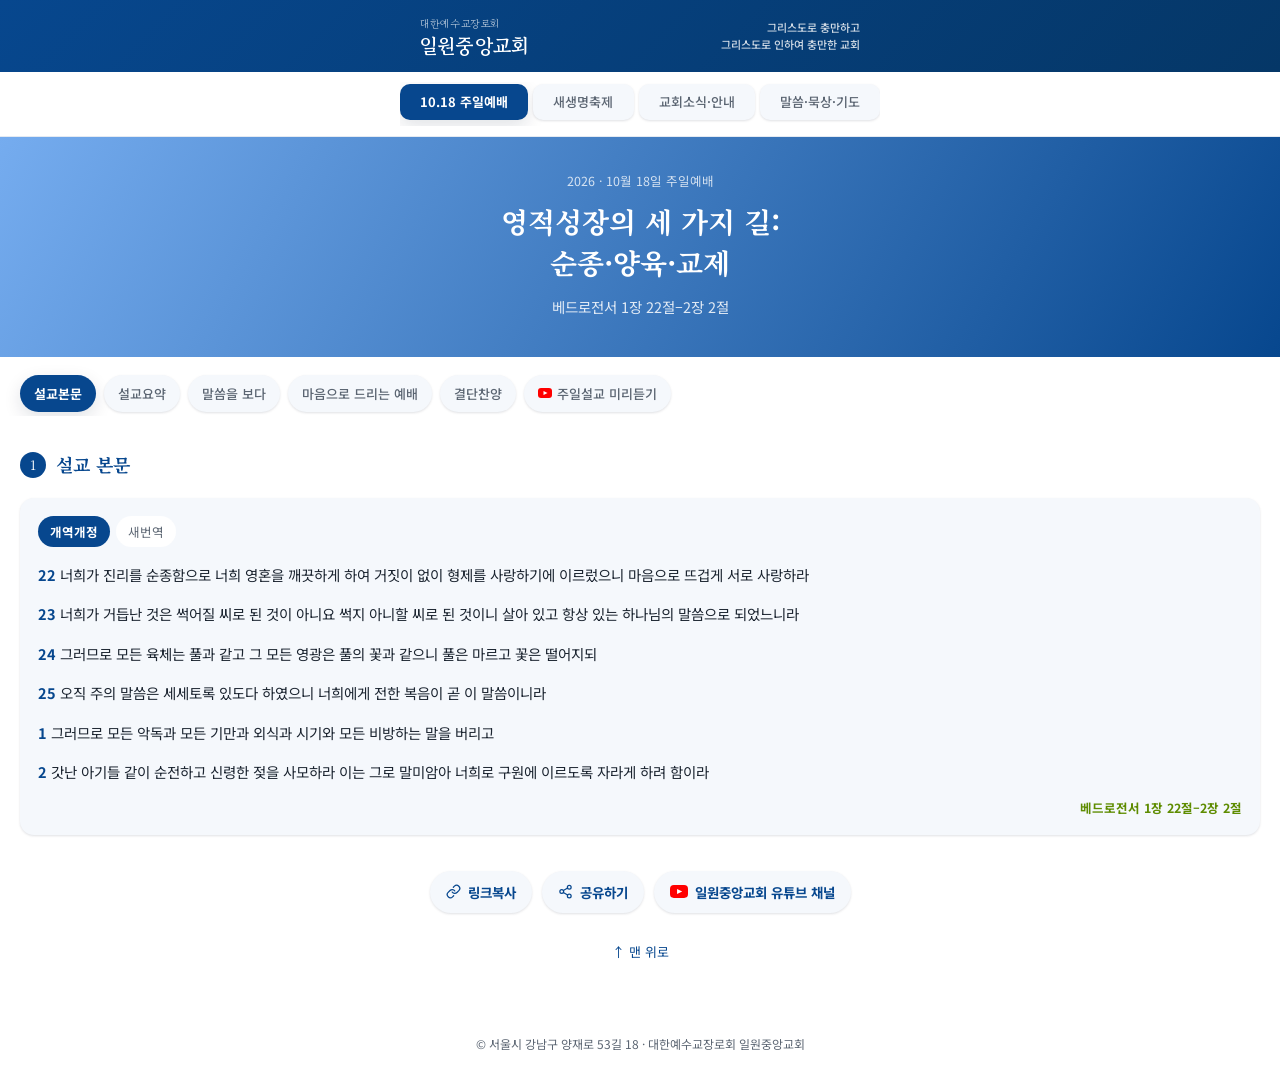
==== index.html @ 8dd07717 "Add files via upload" ====
<!DOCTYPE html>
<html lang="ko">
<head>
<meta charset="UTF-8">
<meta name="viewport" content="width=device-width, initial-scale=1, viewport-fit=cover">
<meta name="theme-color" content="#07478E">
<title>영적성장의 세 가지 길: 순종·양육·교제 · 일원중앙교회 소그룹 나눔</title>
<meta name="description" content="일원중앙교회 주일 설교와 소그룹 나눔 자료 — 2026년 10월 18일">
<meta property="og:type" content="website">
<meta property="og:site_name" content="일원중앙교회 소그룹 나눔">
<meta property="og:title" content="영적성장의 세 가지 길: 순종·양육·교제 · 일원중앙교회 소그룹 나눔">
<meta property="og:description" content="10월 18일 주일예배 · 베드로전서 1장 22절-2장 2절 설교 요약과 말씀 슬라이드, 나눔질문을 한 페이지에서 확인하세요.">
<meta property="og:image" content="og-image.jpg">
<meta name="twitter:card" content="summary_large_image">
<link rel="preconnect" href="https://fonts.googleapis.com">
<link rel="preconnect" href="https://fonts.gstatic.com" crossorigin>
<link href="https://fonts.googleapis.com/css2?family=Noto+Serif+KR:wght@400;700&family=Noto+Sans+KR:wght@400;500;700&family=Gowun+Batang:wght@400;700&display=swap" rel="stylesheet">
<style>
/* 일원중앙교회 소그룹 나눔 — 모바일 단일 페이지 스타일 (탭 구조 개편) */

:root {
  --navy: #07478E;
  --navy-deep: #053767;
  --sky: #2E9CFF;
  --sky-light: #75ACEF;
  --lime: #92D700;
  --lime-deep: #5E8C00;
  --paper: #FFFFFF;
  --panel: #F5F8FC;
  --ink: #1B2430;
  --ink-soft: #5B6572;
  --rule: #E4EAF2;
  --shadow-sm: 0 1px 3px rgba(11, 27, 46, 0.08), 0 1px 2px rgba(11, 27, 46, 0.05);
  --shadow-md: 0 6px 18px rgba(11, 27, 46, 0.12);
}

* { box-sizing: border-box; }
html { scroll-behavior: smooth; }

body {
  margin: 0;
  background: var(--paper);
  color: var(--ink);
  font-family: "Noto Sans KR", sans-serif;
  line-height: 1.65;
  -webkit-font-smoothing: antialiased;
  padding-top: env(safe-area-inset-top, 0px);
  padding-bottom: env(safe-area-inset-bottom, 0px);
}

a { color: inherit; }
a:focus-visible, button:focus-visible, summary:focus-visible { outline: 2px solid var(--sky); outline-offset: 2px; }
img { max-width: 100%; display: block; }
button { font-family: inherit; border: none; background: none; }

.wrap { max-width: 480px; margin: 0 auto; }

/* 상단 바 + 탭 */

.topbar {
  position: sticky;
  top: env(safe-area-inset-top, 0px);
  z-index: 11;
  background: linear-gradient(135deg, var(--navy) 0%, var(--navy-deep) 100%);
  color: #FFFFFF;
}

.topbar-inner {
  max-width: 480px;
  margin: 0 auto;
  padding: 15px 20px;
  display: flex;
  align-items: center;
  justify-content: space-between;
  gap: 12px;
}

.topbar-name { display: flex; flex-direction: column; gap: 2px; flex: 0 0 auto; }
.topbar-name-sub {
  font-family: "Gowun Batang", serif;
  font-size: 10.5px;
  font-weight: 400;
  color: rgba(255, 255, 255, 0.7);
  letter-spacing: 0.06em;
}
.topbar-name-main {
  font-family: "Gowun Batang", serif;
  font-size: 20px;
  font-weight: 700;
  letter-spacing: 0.01em;
  line-height: 1.15;
}

.topbar-tagline {
  margin: 0;
  font-size: 11px;
  line-height: 1.55;
  color: rgba(255, 255, 255, 0.82);
  text-align: right;
  font-weight: 500;
}

.tabbar {
  position: sticky;
  top: calc(env(safe-area-inset-top, 0px) + 68px);
  z-index: 10;
  background: var(--paper);
  border-bottom: 1px solid var(--rule);
  padding: 10px 16px;
}

.tabbar-inner {
  display: flex;
  gap: 5px;
  padding: 2px 0 6px;
  max-width: 480px;
  margin: 0 auto;
  overflow-x: auto;
  -webkit-overflow-scrolling: touch;
  scrollbar-width: none;
}
.tabbar-inner::-webkit-scrollbar { display: none; }

.tab-btn {
  flex: 1 1 auto;
  word-break: keep-all;
  line-height: 1.35;
  padding: 9px 6px;
  border-radius: 10px;
  background: var(--panel);
  color: var(--ink-soft);
  font-size: 13px;
  font-weight: 500;
  white-space: normal;
  cursor: pointer;
  text-align: center;
  box-shadow: var(--shadow-sm);
  transition: background 0.15s ease, box-shadow 0.15s ease, color 0.15s ease;
}
.tab-btn:hover { color: var(--navy); box-shadow: var(--shadow-md); }
.tab-btn.active { background: var(--navy); color: #FFFFFF; font-weight: 700; box-shadow: var(--shadow-md); }

/* 주차 내부 서브탭 */

.subtabbar {
  display: flex;
  gap: 8px;
  overflow-x: auto;
  padding: 18px 20px 4px;
  -webkit-overflow-scrolling: touch;
  scrollbar-width: none;
}
.subtabbar::-webkit-scrollbar { display: none; }

.subtabbar-wrap { position: relative; }
.subtabbar-wrap::before,
.subtabbar-wrap::after {
  content: "";
  position: absolute;
  top: 18px;
  bottom: 4px;
  width: 64px;
  pointer-events: none;
  opacity: 0;
  transition: opacity 0.15s ease;
  z-index: 1;
}
.subtabbar-wrap::before {
  left: 0;
  background: linear-gradient(to right, var(--paper) 40%, rgba(255, 255, 255, 0));
}
.subtabbar-wrap::after {
  right: 0;
  background: linear-gradient(to left, var(--paper) 40%, rgba(255, 255, 255, 0));
}
.subtabbar-wrap.can-left::before,
.subtabbar-wrap.can-right::after { opacity: 1; }

.tabbar-wrap { position: relative; }
.tabbar-wrap::before,
.tabbar-wrap::after {
  content: "";
  position: absolute;
  top: 0;
  bottom: 0;
  width: 48px;
  pointer-events: none;
  opacity: 0;
  transition: opacity 0.15s ease;
  z-index: 1;
}
.tabbar-wrap::before {
  left: 0;
  background: linear-gradient(to right, var(--paper) 30%, rgba(255, 255, 255, 0));
}
.tabbar-wrap::after {
  right: 0;
  background: linear-gradient(to left, var(--paper) 30%, rgba(255, 255, 255, 0));
}
.tabbar-wrap.can-left::before,
.tabbar-wrap.can-right::after { opacity: 1; }

.subtab-arrow {
  position: absolute;
  top: 50%;
  transform: translateY(-50%);
  z-index: 2;
  width: 32px;
  height: 32px;
  display: flex;
  align-items: center;
  justify-content: center;
  border-radius: 50%;
  background: var(--paper);
  color: var(--navy);
  box-shadow: var(--shadow-md);
  cursor: pointer;
  opacity: 0;
  pointer-events: none;
  transition: opacity 0.15s ease;
}
.subtab-arrow-left { left: 8px; }
.subtab-arrow-right { right: 8px; }
.subtabbar-wrap.can-left .subtab-arrow-left,
.subtabbar-wrap.can-right .subtab-arrow-right,
.tabbar-wrap.can-left .subtab-arrow-left,
.tabbar-wrap.can-right .subtab-arrow-right { opacity: 1; pointer-events: auto; }

.subtab-btn {
  flex: 0 0 auto;
  padding: 8px 14px;
  border-radius: 999px;
  background: var(--panel);
  color: var(--ink-soft);
  font-size: 13px;
  font-weight: 500;
  white-space: nowrap;
  cursor: pointer;
  box-shadow: var(--shadow-sm);
}
.subtab-btn:hover { color: var(--navy); }
.subtab-btn.active { background: var(--navy); color: #FFFFFF; font-weight: 700; box-shadow: var(--shadow-md); }

.subtab-link {
  flex: 0 0 auto;
  display: inline-flex;
  align-items: center;
  gap: 5px;
  padding: 8px 14px;
  border-radius: 999px;
  background: var(--panel);
  color: var(--ink-soft);
  font-size: 13px;
  font-weight: 500;
  white-space: nowrap;
  cursor: pointer;
  text-decoration: none;
  box-shadow: var(--shadow-sm);
  transition: box-shadow 0.15s ease, color 0.15s ease;
}
.subtab-link:hover { color: var(--navy); box-shadow: var(--shadow-md); }
.subtab-link svg { flex: 0 0 auto; }

/* 히어로 — 채널 배너를 잇는 그라데이션 밴드 */

.hero {
  background: linear-gradient(120deg, var(--sky-light) 0%, var(--navy) 100%);
  color: #FFFFFF;
  padding: 34px 20px 38px;
  text-align: center;
}

.hero-eyebrow { font-size: 12.5px; color: rgba(255, 255, 255, 0.78); margin: 0 0 10px; }

.hero-title {
  font-family: "Noto Serif KR", serif;
  font-size: clamp(23px, 6.5vw, 28px);
  font-weight: 700;
  line-height: 1.45;
  margin: 0 0 12px;
}

.hero-scripture { font-size: 14.5px; color: rgba(255, 255, 255, 0.85); margin: 0; }

/* 섹션 공통 */

main { padding: 0 0 50px; }

.section { padding: 34px 20px 6px; scroll-margin-top: 96px; }

.section-head {
  display: flex;
  align-items: center;
  gap: 10px;
  margin-bottom: 18px;
}

.num-badge {
  flex: 0 0 auto;
  width: 26px; height: 26px;
  border-radius: 50%;
  background: var(--navy);
  color: #FFFFFF;
  font-family: "Noto Serif KR", serif;
  font-size: 13px;
  display: flex; align-items: center; justify-content: center;
}

.section-title { font-family: "Noto Serif KR", serif; font-size: 18px; font-weight: 700; margin: 0; color: var(--navy); }
.section-sub { font-size: 13px; color: var(--ink-soft); margin: -12px 0 18px 36px; }

/* 설교 본문 — 개역개정/새번역 */

.passage-box { background: var(--panel); border-radius: 14px; padding: 18px 18px 16px; box-shadow: var(--shadow-sm); }

.passage-toggle { display: flex; gap: 6px; margin-bottom: 14px; }
.ver-btn {
  padding: 6px 12px;
  border-radius: 999px;
  font-size: 12.5px;
  color: var(--ink-soft);
  background: #FFFFFF;
  cursor: pointer;
}
.ver-btn.active { background: var(--navy); color: #FFFFFF; font-weight: 700; }

.passage-text p { font-size: 14.5px; line-height: 1.9; margin: 0 0 12px; }
.passage-text .vnum { font-weight: 700; color: var(--navy); margin-right: 4px; }
.passage-ref { font-size: 12.5px; color: var(--lime-deep); font-weight: 700; margin: 12px 0 0; text-align: right; }

/* 설교 요약 */

.summary-text { font-size: 15px; line-height: 1.9; color: var(--ink); }
.summary-subhead {
  font-family: "Noto Serif KR", serif;
  font-size: 15.5px;
  font-weight: 700;
  color: var(--navy);
  margin: 26px 0 8px;
}
.summary-subhead:first-child { margin-top: 0; }
.summary-text p { margin: 0 0 18px; }

/* 말씀 슬라이드 */

.slides { display: flex; flex-direction: column; gap: 12px; }
.slide-fig { margin: 0; border-radius: 12px; overflow: hidden; background: var(--panel); box-shadow: var(--shadow-sm); }
.slide-fig img { width: 100%; cursor: zoom-in; }

.lightbox {
  position: fixed;
  inset: 0;
  z-index: 100;
  background: rgba(11, 18, 28, 0.92);
  display: none;
  align-items: center;
  justify-content: center;
  padding: 24px;
  padding-top: max(24px, calc(env(safe-area-inset-top, 0px) + 16px));
  padding-bottom: max(24px, env(safe-area-inset-bottom, 0px));
}
.lightbox.open { display: flex; }
.lightbox img { max-width: 100%; max-height: 100%; border-radius: 8px; box-shadow: var(--shadow-md); cursor: zoom-out; }
.lightbox-close {
  position: absolute;
  top: max(16px, calc(env(safe-area-inset-top, 0px) + 8px));
  right: 16px;
  width: 40px;
  height: 40px;
  border-radius: 999px;
  border: none;
  background: rgba(255, 255, 255, 0.14);
  color: #FFFFFF;
  display: flex;
  align-items: center;
  justify-content: center;
  cursor: pointer;
  font-size: 22px;
  line-height: 1;
}
.lightbox-close:hover { background: rgba(255, 255, 255, 0.24); }

.slide-cap { font-size: 12px; color: var(--ink-soft); text-align: center; padding: 7px 0; }

/* 소그룹나눔 (새생명축제) */

.week-block {
  margin: 0 0 20px;
  padding: 20px 16px;
  border-radius: 16px;
  background: var(--panel);
  box-shadow: var(--shadow-sm);
}
.week-block:last-child { margin-bottom: 0; }
.week-head { display: flex; align-items: center; gap: 10px; margin-bottom: 18px; }
.week-num {
  flex: 0 0 auto;
  width: 28px; height: 28px;
  border-radius: 50%;
  background: var(--navy);
  color: #FFFFFF;
  font-family: "Noto Serif KR", serif;
  font-size: 13px;
  font-weight: 700;
  display: flex; align-items: center; justify-content: center;
}
.week-eyebrow { font-size: 11.5px; color: var(--lime-deep); font-weight: 700; letter-spacing: 0.02em; margin: 0 0 2px; }
.week-title { font-family: "Noto Serif KR", serif; font-size: 16.5px; font-weight: 700; color: var(--navy); margin: 0; }

/* 나눔질문 */

.qstep { padding: 18px 0; }
.qstep-label { font-family: "Noto Serif KR", serif; font-size: 14.5px; font-weight: 700; color: var(--navy); margin: 0 0 3px; }
.qstep-sub { font-size: 12px; color: var(--ink-soft); margin: 0 0 11px; }
.qstep-q { font-size: 14px; line-height: 1.85; margin: 0 0 9px; padding-left: 16px; position: relative; }
.qstep-q::before { content: ""; width: 5px; height: 5px; background: var(--lime); border-radius: 50%; position: absolute; left: 0; top: 8px; }
.qstep-frame { font-size: 13.5px; line-height: 1.9; margin: 12px 0 0; padding: 10px 14px; background: var(--panel); border-radius: 10px; color: var(--navy-deep); }
.qstep-frame-label { display: block; font-size: 11.5px; font-weight: 700; color: var(--lime-deep); margin-bottom: 1px; }
.qstep-blank { display: inline-block; min-width: 3.6em; border-bottom: 1px solid var(--navy); margin: 0 2px; }
.recap-box { background: var(--panel); border-left: 4px solid var(--lime); border-radius: 12px; padding: 14px 16px 6px; margin: 14px 0 4px; }
.recap-label { font-family: "Noto Serif KR", serif; font-size: 14px; font-weight: 700; color: var(--navy); margin: 0 0 8px; }
.recap-line { font-size: 14px; line-height: 1.85; margin: 0 0 10px; padding-left: 22px; position: relative; }
.recap-n { position: absolute; left: 0; top: 0; font-weight: 700; color: var(--lime-deep); }
#discussion-1018 .qstep-q, #discussion-1018 .qstep-frame, #discussion-1018 .recap-line { word-break: keep-all; overflow-wrap: anywhere; }

/* 교회소식 */

.info-list { margin: 0 0 26px; padding: 0; }
.info-row { display: flex; justify-content: space-between; gap: 12px; padding: 11px 0; border-bottom: 1px solid var(--rule); font-size: 13.5px; }
.info-row dt { color: var(--ink-soft); flex: 0 0 auto; }
.info-row dd { margin: 0; text-align: right; }
.info-row--list { align-items: baseline; }
.info-row--list dd { text-align: right; line-height: 1.8; }

.subhead { font-size: 13px; font-weight: 700; color: var(--navy); margin: 26px 0 8px; }

.notice-list { list-style: none; margin: 0; padding: 0; }
.notice-list li { padding: 14px 0; border-bottom: 1px solid var(--rule); }
.notice-date { display: block; font-size: 12px; color: var(--lime-deep); margin-bottom: 4px; }
.notice-text { font-size: 13.5px; line-height: 1.75; }

/* 공유하기 & 위로가기 & 푸터 */

.share-block { padding: 30px 20px 6px; text-align: center; }
.share-actions { display: flex; gap: 10px; justify-content: center; flex-wrap: wrap; }
.share-btn {
  display: inline-flex;
  align-items: center;
  gap: 7px;
  padding: 10px 16px;
  border-radius: 999px;
  background: var(--panel);
  color: var(--navy);
  font-size: 13.5px;
  font-weight: 700;
  text-decoration: none;
  box-shadow: var(--shadow-sm);
  cursor: pointer;
}
.share-btn:hover { box-shadow: var(--shadow-md); }
.share-btn svg { flex: 0 0 auto; }
.mission-link { display: inline-flex; align-items: center; gap: 6px; margin-top: 2px; color: var(--navy); font-weight: 700; text-decoration: underline; text-underline-offset: 3px; }
.mission-link:hover { color: var(--navy-deep); }
.mission-row { display: flex; align-items: center; gap: 8px; margin-top: 4px; flex-wrap: nowrap; }
.mission-row .mission-link { flex: 0 1 auto; min-width: 0; margin-top: 0; white-space: nowrap; word-break: keep-all; font-size: clamp(11px, 3.55vw, 14px); }
.copy-mini { position: relative; flex: 0 0 auto; display: inline-flex; align-items: center; justify-content: center; width: 30px; height: 30px; padding: 0; border: none; border-radius: 50%; background: var(--navy); color: #FFFFFF; box-shadow: var(--shadow-sm); cursor: pointer; }
.copy-mini:hover { background: var(--navy-deep); }
.copy-mini svg { flex: 0 0 auto; }
.copy-mini .ic-done { display: none; }
.copy-mini.is-done { background: var(--lime-deep); }
.copy-mini.is-done .ic-copy { display: none; }
.copy-mini.is-done .ic-done { display: block; }
.copy-mini.is-done::after { content: attr(data-done); position: absolute; right: 0; bottom: calc(100% + 6px); padding: 4px 10px; border-radius: 8px; background: var(--ink); color: #FFFFFF; font-size: 11.5px; font-weight: 500; line-height: 1.4; white-space: nowrap; }
#church-news .qstep-q, #church-news .summary-text { word-break: keep-all; overflow-wrap: anywhere; }

.totop {
  display: block;
  text-align: center;
  padding: 22px 0 4px;
  font-size: 13px;
  color: var(--navy);
  text-decoration: none;
}

.site-footer {
  text-align: center;
  padding: 18px 10px calc(26px + env(safe-area-inset-bottom, 0px));
  /* 한 줄로 보이도록 좁은 화면에서는 글자 크기를 화면 너비에 맞춰 줄입니다 */
  font-size: clamp(9px, calc((100vw - 20px) / 37), 12px);
  color: var(--ink-soft);
}
.site-footer .ft-item { white-space: nowrap; }
.visitor-line strong { color: var(--navy); font-weight: 700; font-variant-numeric: tabular-nums; }

@media (prefers-reduced-motion: reduce) {
  * { scroll-behavior: auto !important; }
}

/* 묵상·기도 링크 카드 */

.link-card {
  display: flex;
  align-items: center;
  gap: 14px;
  width: 100%;
  margin: 0 0 12px;
  padding: 16px;
  border-radius: 14px;
  background: var(--panel);
  color: var(--ink);
  text-decoration: none;
  text-align: left;
  cursor: pointer;
  box-shadow: var(--shadow-sm);
  transition: box-shadow 0.15s ease;
}
.link-card:hover { box-shadow: var(--shadow-md); }
.link-card-icon {
  flex: 0 0 auto;
  width: 46px;
  height: 46px;
  display: flex;
  align-items: center;
  justify-content: center;
  border-radius: 12px;
  background: var(--paper);
  box-shadow: var(--shadow-sm);
  font-size: 23px;
  line-height: 1;
}
.link-card-body { flex: 1 1 auto; min-width: 0; display: flex; flex-direction: column; gap: 2px; }
.link-card-title { font-size: 15.5px; font-weight: 700; color: var(--navy); }
.link-card-desc { font-size: 12.5px; color: var(--ink-soft); }
.link-card-arrow { flex: 0 0 auto; color: var(--ink-soft); }

/* 마음으로 드리는 예배 — 결단 적으러 가기 */

.commit-btn {
  display: inline-flex;
  align-items: center;
  justify-content: center;
  gap: 8px;
  width: 100%;
  max-width: 320px;
  padding: 15px 20px;
  border-radius: 999px;
  background: var(--navy);
  color: #FFFFFF;
  font-size: 15px;
  font-weight: 700;
  text-decoration: none;
  box-shadow: var(--shadow-md);
}
.commit-btn:hover { background: var(--navy-deep); }
.commit-btn svg { flex: 0 0 auto; }

/* 인쇄 */

.print-btn {
  display: inline-flex;
  align-items: center;
  gap: 6px;
  margin: 22px 0 0;
  padding: 9px 16px;
  border-radius: 999px;
  background: var(--panel);
  color: var(--navy);
  font-size: 13px;
  font-weight: 700;
  box-shadow: var(--shadow-sm);
  cursor: pointer;
}
.print-btn:hover { box-shadow: var(--shadow-md); }

@media print {
  .topbar, .tabbar, .hero, .subtabbar, .share-block, .totop, .site-footer, .print-btn, .commit-cta, .subtabbar-wrap { display: none !important; }
  body { background: #FFFFFF; padding: 0; }
  main { padding: 0; }
  .section { padding: 8px 0; }
  .passage-box, .slide-fig { box-shadow: none; }
}

</style>
</head>
<body id="top">

<header class="topbar">
  <div class="topbar-inner">
    <span class="topbar-name">
      <span class="topbar-name-sub">대한예수교장로회</span>
      <span class="topbar-name-main">일원중앙교회</span>
    </span>
    <p class="topbar-tagline">그리스도로 충만하고<br>그리스도로 인하여 충만한 교회</p>
  </div>
</header>
<nav class="tabbar" id="tabbar" aria-label="주차 및 메뉴 선택">
  <div class="tabbar-wrap">
  <div class="tabbar-inner">
    <button class="tab-btn active" data-target="w1018" type="button">10.18 주일예배</button>
    <button class="tab-btn" data-target="revival-fest" type="button">새생명축제</button>
    <button class="tab-btn" data-target="church" type="button"><span style="white-space:nowrap">교회소식&middot;</span><wbr>안내</button>
    <button class="tab-btn" data-target="devotion" type="button">말씀&middot;묵상&middot;기도</button>
  </div>
  </div>
</nav>

<main>

    <section class="week-panel" id="w1018" data-panel>

    <div class="hero">
      <p class="hero-eyebrow">2026 &middot; 10월 18일 주일예배</p>
      <h1 class="hero-title">영적성장의 세 가지 길:<br>순종&middot;양육&middot;교제</h1>
      <p class="hero-scripture">베드로전서 1장 22절&ndash;2장 2절</p>
    </div>

    <div class="subtabbar-wrap">
    <nav class="subtabbar" aria-label="이번 주 메뉴">
        <button class="subtab-btn active" data-subtarget="passage-1018" type="button">설교본문</button>
        <button class="subtab-btn" data-subtarget="summary-1018" type="button">설교요약</button>
        <button class="subtab-btn" data-subtarget="slides-1018" type="button">말씀을 보다</button>
        <button class="subtab-btn" data-subtarget="discussion-1018" type="button">마음으로 드리는 예배</button>
        <button class="subtab-btn" data-subtarget="hymn-1018" type="button">결단찬양</button>
        <a class="subtab-link" href="https://youtube.com/shorts/X5PG30x7GJE" target="_blank" rel="noopener">
          <svg width="14" height="10" viewBox="0 0 28 20"><rect width="28" height="20" rx="6" fill="#FF0000"/><path d="M11 6l8 4-8 4V6z" fill="#FFFFFF"/></svg>
          주일설교 미리듣기
        </a>
      </nav>
    </div>

    <section class="section" id="passage-1018" data-subpanel>
      <div class="section-head">
        <span class="num-badge">1</span>
        <h2 class="section-title">설교 본문</h2>
      </div>
      <div class="passage-box">
        <div class="passage-toggle" role="group" aria-label="번역본 선택">
          <button class="ver-btn active" data-ver="krv" type="button">개역개정</button>
          <button class="ver-btn" data-ver="saebun" type="button">새번역</button>
        </div>
        <div class="passage-text" data-ver-panel="krv">
        <p><span class="vnum">22</span>너희가 진리를 순종함으로 너희 영혼을 깨끗하게 하여 거짓이 없이 형제를 사랑하기에 이르렀으니 마음으로 뜨겁게 서로 사랑하라</p>
        <p><span class="vnum">23</span>너희가 거듭난 것은 썩어질 씨로 된 것이 아니요 썩지 아니할 씨로 된 것이니 살아 있고 항상 있는 하나님의 말씀으로 되었느니라</p>
        <p><span class="vnum">24</span>그러므로 모든 육체는 풀과 같고 그 모든 영광은 풀의 꽃과 같으니 풀은 마르고 꽃은 떨어지되</p>
        <p><span class="vnum">25</span>오직 주의 말씀은 세세토록 있도다 하였으니 너희에게 전한 복음이 곧 이 말씀이니라</p>
        <p><span class="vnum">1</span>그러므로 모든 악독과 모든 기만과 외식과 시기와 모든 비방하는 말을 버리고</p>
        <p><span class="vnum">2</span>갓난 아기들 같이 순전하고 신령한 젖을 사모하라 이는 그로 말미암아 너희로 구원에 이르도록 자라게 하려 함이라</p>
        </div>
        <div class="passage-text" data-ver-panel="saebun" hidden>
        <p><span class="vnum">22</span>여러분은 진리에 순종함으로 영혼을 정결하게 하여서 꾸밈없이 서로 사랑하기에 이르렀으니, [순결한] 마음으로 서로 뜨겁게 사랑하십시오.</p>
        <p><span class="vnum">23</span>여러분은 다시 태어났습니다. 그것은 썩을 씨로 그렇게 된 것이 아니라, 썩지 않을 씨 곧 살아 계시고 영원하신 하나님의 말씀으로 그렇게 되었습니다.</p>
        <p><span class="vnum">24</span>&ldquo;모든 육체는 풀과 같고, 그 모든 영광은 풀의 꽃과 같다. 풀은 마르고 꽃은 떨어지되,</p>
        <p><span class="vnum">25</span>주님의 말씀은 영원히 있다.&rdquo; 이것이 여러분에게 복음으로 전해진 말씀입니다.</p>
        <p><span class="vnum">1</span>그러므로 여러분은 모든 악의와 모든 기만과 위선과 시기와 온갖 비방하는 말을 버리십시오.</p>
        <p><span class="vnum">2</span>갓난 아기들처럼 순수하고 신령한 젖을 그리워하십시오. 여러분은 그것을 먹고 자라서 구원에 이르러야 합니다.</p>
        </div>
        <p class="passage-ref">베드로전서 1장 22절&ndash;2장 2절</p>
      </div>
    </section>

    <section class="section" id="summary-1018" data-subpanel hidden>
      <div class="section-head">
        <span class="num-badge">2</span>
        <h2 class="section-title">설교 요약</h2>
      </div>
      <div class="summary-text">
      <h3 class="summary-subhead" style="margin-top:0">오래 믿었어도 말씀 앞에서는 양육받는 사람입니다</h3>
      <p>우리는 살아오며 쌓은 지식과 경험을 믿음의 삶에서도 그대로 의지하기 쉽습니다. 그러나 베드로는 이미 어른으로 살아가는 이들에게 &ldquo;갓난 아기들 같이 순전하고 신령한 젖을 사모하라&rdquo;(벧전 2:2)고 권합니다. 영화 〈이보다 더 좋을 순 없다〉의 멜빈은 사랑을 글로 쓰는 탁월한 작가였지만 곁에 있는 사람을 헤아리는 데에는 서툴렀고, 이웃의 개를 맡아 돌보고 식당 종업원 캐럴의 사정을 알아 가며 조금씩 달라졌습니다. 나이와 지위가 있어도 말씀 앞에서는 배우고 훈련받아야 하는 사람입니다.</p>
      <h3 class="summary-subhead">우리 안에는 영적 어린아이의 모습이 남아 있습니다</h3>
      <p>팀 켈러는 &ldquo;우리는 자신이 여전히 어리석고 미숙하며 양육받아야 할 사람이라는 사실을 받아들여야 한다&rdquo;고 말합니다. 어린아이는 변덕스럽고, 자기 중심적이며, 집중하는 시간이 짧고, 잘 속습니다. 우리도 형편이 풀리면 하나님의 사랑을 고백하다가 어려워지면 의심하고, 내 사정을 알아주지 않으면 서운해하며, 빠른 응답을 찾아다니다 마음이 식고, 인상적인 말을 성경에 견주어 보지 않은 채 받아들입니다. 이런 모습을 지적받으면 고칠 것을 살피기보다 그럴 수밖에 없었던 사정부터 설명하게 되는데, 자신을 변호하는 데 마음을 쏟으면 필요한 가르침이 들어오지 못합니다. &lsquo;갓난아기&rsquo;로 번역된 헬라어 아르티겐네타 브레페는 이제 막 탯줄을 자른 핏덩이를 뜻하며, 체면과 계급장을 떼어 내고 말씀 앞에 전적으로 매달리라는 요청입니다.</p>
      <h3 class="summary-subhead">성장의 기준은 그리스도이고, 힘은 이미 받은 새 생명입니다</h3>
      <p>무작정 열심히 한다고 자라는 것은 아닙니다. 코비 브라이언트는 마이클 조던의 경기 영상을 초 단위로 쪼개어 보며 슛 각도와 보폭, 걸음걸이까지 따라 하고 자신의 자세를 고쳤습니다. 그리스도인의 모델은 예수님이며, 성경은 그 목표를 &lsquo;그리스도의 장성한 분량&rsquo;(엡 4:13)이라고 부릅니다. &lsquo;온전한&rsquo;으로 번역된 텔레이오스는 목적을 뜻하는 텔로스에서 나온 말로, 온전히 자라 성숙한 상태를 가리킵니다. 존 스토트는 하나님께서 자기 백성에게 원하시는 것이 그리스도를 닮는 것이라고 했습니다(『그리스도를 더욱 닮아가기』). 이기심과 교만이 남은 우리에게 이것이 가능한 까닭은, 베드로가 말하듯 우리가 &ldquo;썩지 아니할 씨&rdquo;, 곧 하나님의 말씀으로 이미 거듭났기 때문입니다(벧전 1:23). 부모가 이미 사랑하는 자녀이기에 양보하고 사과하는 법을 가르치듯, 하나님도 새 생명을 먼저 주시고 그 생명에 합당하게 사는 법을 가르치십니다.</p>
      <h3 class="summary-subhead">순종의 길: 내 뜻과 낙심을 넘어 따릅니다</h3>
      <p>&ldquo;진리를 순종함으로&rdquo;(벧전 1:22)는 말씀을 듣고 고개를 끄덕이는 데서 멈추지 않고 따라 사는 것입니다. 봉사를 알아주지 않아 서운할 때 감정대로 그만두지 않고, 주님께서 걸으신 섬김의 길을 기억하며 자리를 지키는 것이 순종입니다. 이 길에는 두 가지 걸림돌이 있습니다. 하나는 내 뜻대로 하고 싶은 욕망으로, 예수님은 겟세마네에서 &ldquo;내 원대로 마시옵고 아버지의 원대로 되기를 원하나이다&rdquo;(눅 22:42)라고 기도하며 본을 보이셨습니다. 다른 하나는 순종하지 못한 자신을 탓하다 낙심하는 것으로, 잘못은 인정하고 회개하되 &ldquo;내가 너를 내 손바닥에 새겼고&rdquo;(사 49:16)라는 약속과 아들을 내어주신 사랑을 의지해 다시 순종해야 합니다.</p>
      <h3 class="summary-subhead">양육의 길: 말씀을 자르고 씹고 소화합니다</h3>
      <p>몸이 음식을 먹고 소화해야 자라듯, 믿음도 말씀을 곁에 두거나 아는 것에서 그치지 않고 내 안에 받아들여야 자랍니다. 먼저 이 말씀이 누구에게 무엇을 가르치는지 맥락을 살펴 이해하고, 그다음 말씀을 마음에 두고 하나님과 나의 모습을 비추어 보며 회개와 감사와 기도로 잇고, 마지막으로 오늘 사람을 대하는 방식과 순종할 일을 살펴 삶에 적용합니다. 바울이 &ldquo;그리스도의 말씀이 너희 속에 풍성히 거하여&rdquo;(골 3:16)라고 한 것은 성경을 읽는 시간만이 아니라 사람을 만나고 일을 결정할 때에도 배운 말씀이 떠올라 나를 살피게 된다는 뜻입니다.</p>
      <h3 class="summary-subhead">교제의 길: 공동체가 나의 사각지대를 비춥니다</h3>
      <p>설교자가 섬기던 부서의 가을 소풍에서 찍은 단체사진을 고를 때, 권사님들은 저마다 자기 얼굴이 잘 나온 사진부터 고르셨다고 합니다. 우리도 자기 입장에서 보느라 놓치는 부분이 있습니다. 나는 솔직하게 조언했다고 생각해도 상대는 그 말에 상처를 받을 수 있고, 맡은 일을 열심히 했다고 여겨도 곁의 사람은 자기 이야기가 무시당했다고 느낄 수 있습니다. 수고를 알아주면서도 고쳐야 할 점을 사랑으로 말해 주는 사람들이 곁에 있어야 하고, 우리도 그들의 성장을 돕는 사람이 되어야 합니다. 이렇게 서로 사랑하며 사는 동안 우리는 그리스도를 닮아 자라 갑니다.</p>
      <h3 class="summary-subhead">오늘부터 다시 배우십시오</h3>
      <p>시스티나 성당 천장화를 완성하고 &lsquo;신적인 예술가&rsquo;라 불린 미켈란젤로가 세상을 떠나기 얼마 전까지 대리석을 깎았고, 작업실 스케치에서 &ldquo;앙코라 임파로(Ancora Imparo), 나는 지금도 여전히 배우고 있다&rdquo;라는 글귀가 발견되었다는 이야기가 전해집니다. 오래 믿었다는 이유로, 이만큼 알고 이만큼 섬겼다는 이유로 &ldquo;이 정도면 됐다&rdquo;며 돌아서는 순간 성장은 멈춥니다. 하나님께서 독생자의 피로 주신 새 생명은 내 기분과 내 상처와 내 유익에 머물라고 주신 생명이 아닙니다. 부족함이 드러났다고 자라기를 포기하지 말고, 미루어 온 순종을 시작하고, 귀를 닫았던 권면을 다시 들으며, 사랑해야 할 사람에게 먼저 다가가십시오.</p>
      </div>
    </section>

    <section class="section" id="slides-1018" data-subpanel hidden>
      <div class="section-head">
        <span class="num-badge">3</span>
        <h2 class="section-title">말씀을 보다</h2>
      </div>
      <p class="section-sub">주일 말씀을 한 장씩 이미지로 정리했습니다.</p>
      <div class="slides">
    <figure class="slide-fig">
      <img src="[data-uri]" alt="말씀 슬라이드 1">
      <figcaption class="slide-cap">1 / 15</figcaption>
    </figure>
    <figure class="slide-fig">
      <img src="[data-uri]" alt="말씀 슬라이드 2">
      <figcaption class="slide-cap">2 / 15</figcaption>
    </figure>
    <figure class="slide-fig">
      <img src="[data-uri]" alt="말씀 슬라이드 3">
      <figcaption class="slide-cap">3 / 15</figcaption>
    </figure>
    <figure class="slide-fig">
      <img src="[data-uri]" alt="말씀 슬라이드 4">
      <figcaption class="slide-cap">4 / 15</figcaption>
    </figure>
    <figure class="slide-fig">
      <img src="[data-uri]" alt="말씀 슬라이드 5">
      <figcaption class="slide-cap">5 / 15</figcaption>
    </figure>
    <figure class="slide-fig">
      <img src="[data-uri]" alt="말씀 슬라이드 6">
      <figcaption class="slide-cap">6 / 15</figcaption>
    </figure>
    <figure class="slide-fig">
      <img src="[data-uri]" alt="말씀 슬라이드 7">
      <figcaption class="slide-cap">7 / 15</figcaption>
    </figure>
    <figure class="slide-fig">
      <img src="[data-uri]" alt="말씀 슬라이드 8">
      <figcaption class="slide-cap">8 / 15</figcaption>
    </figure>
    <figure class="slide-fig">
      <img src="[data-uri]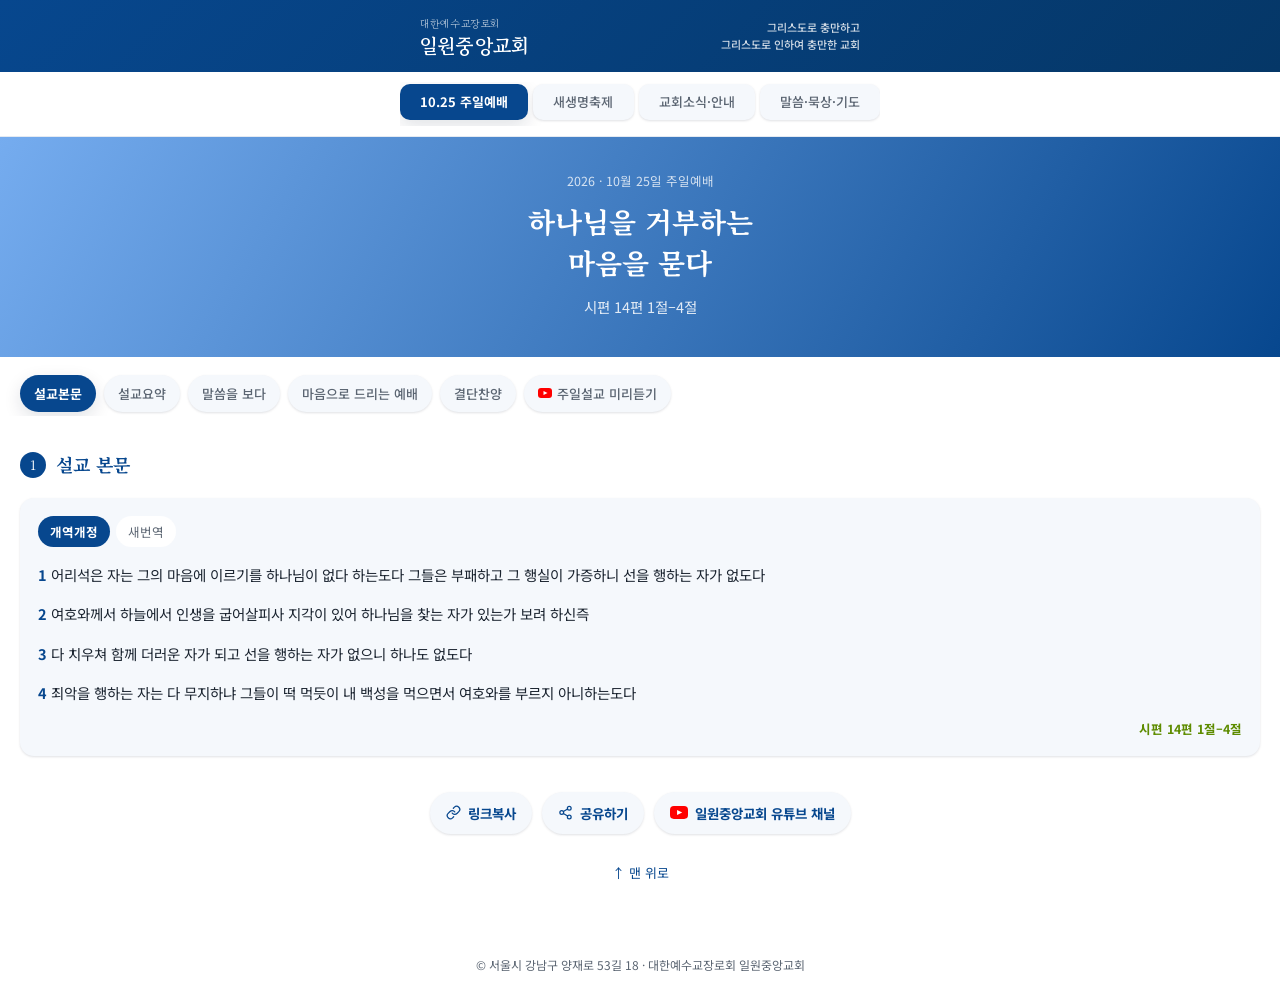
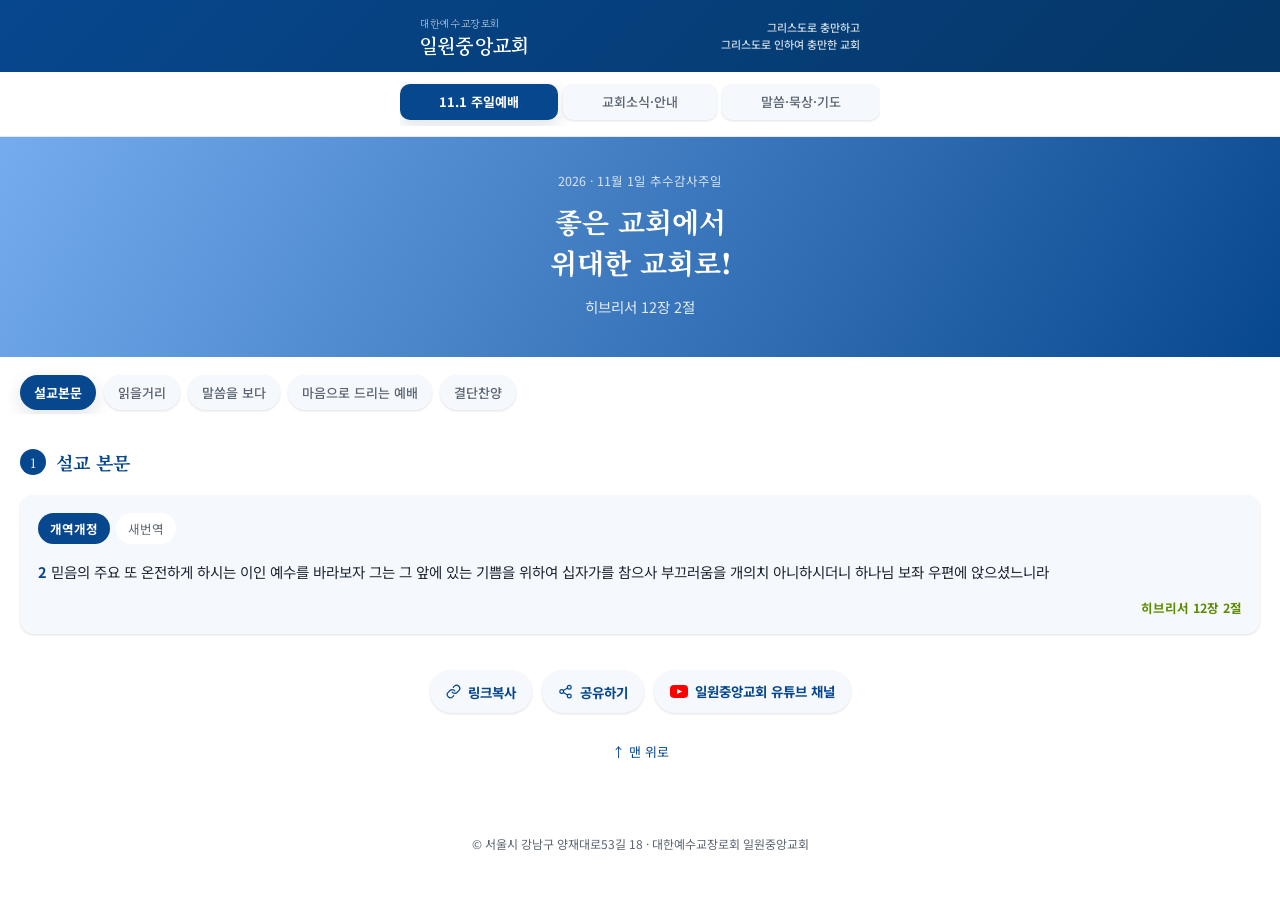
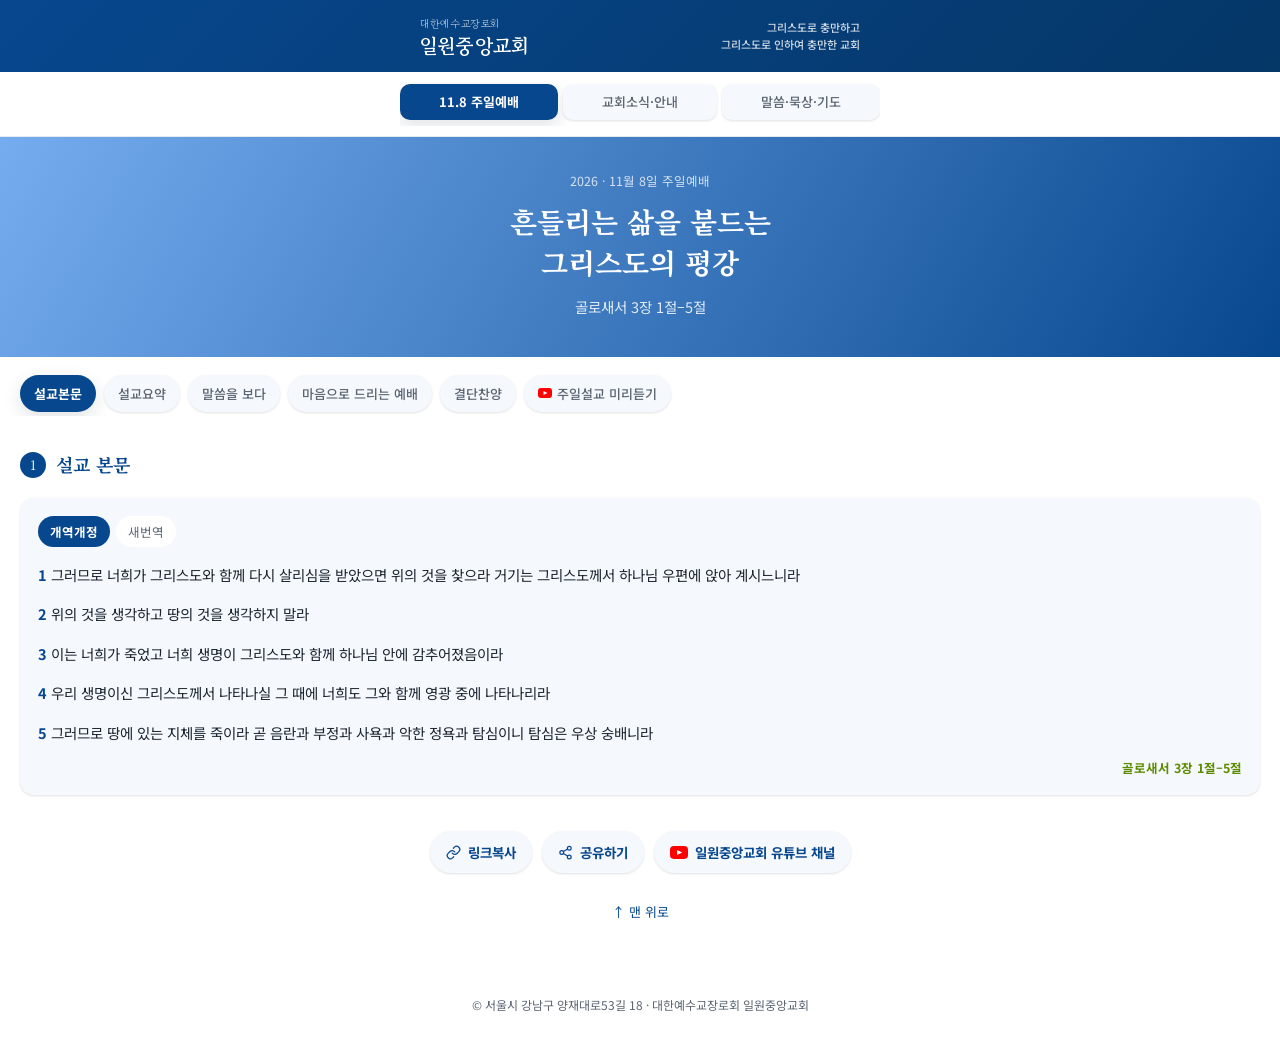
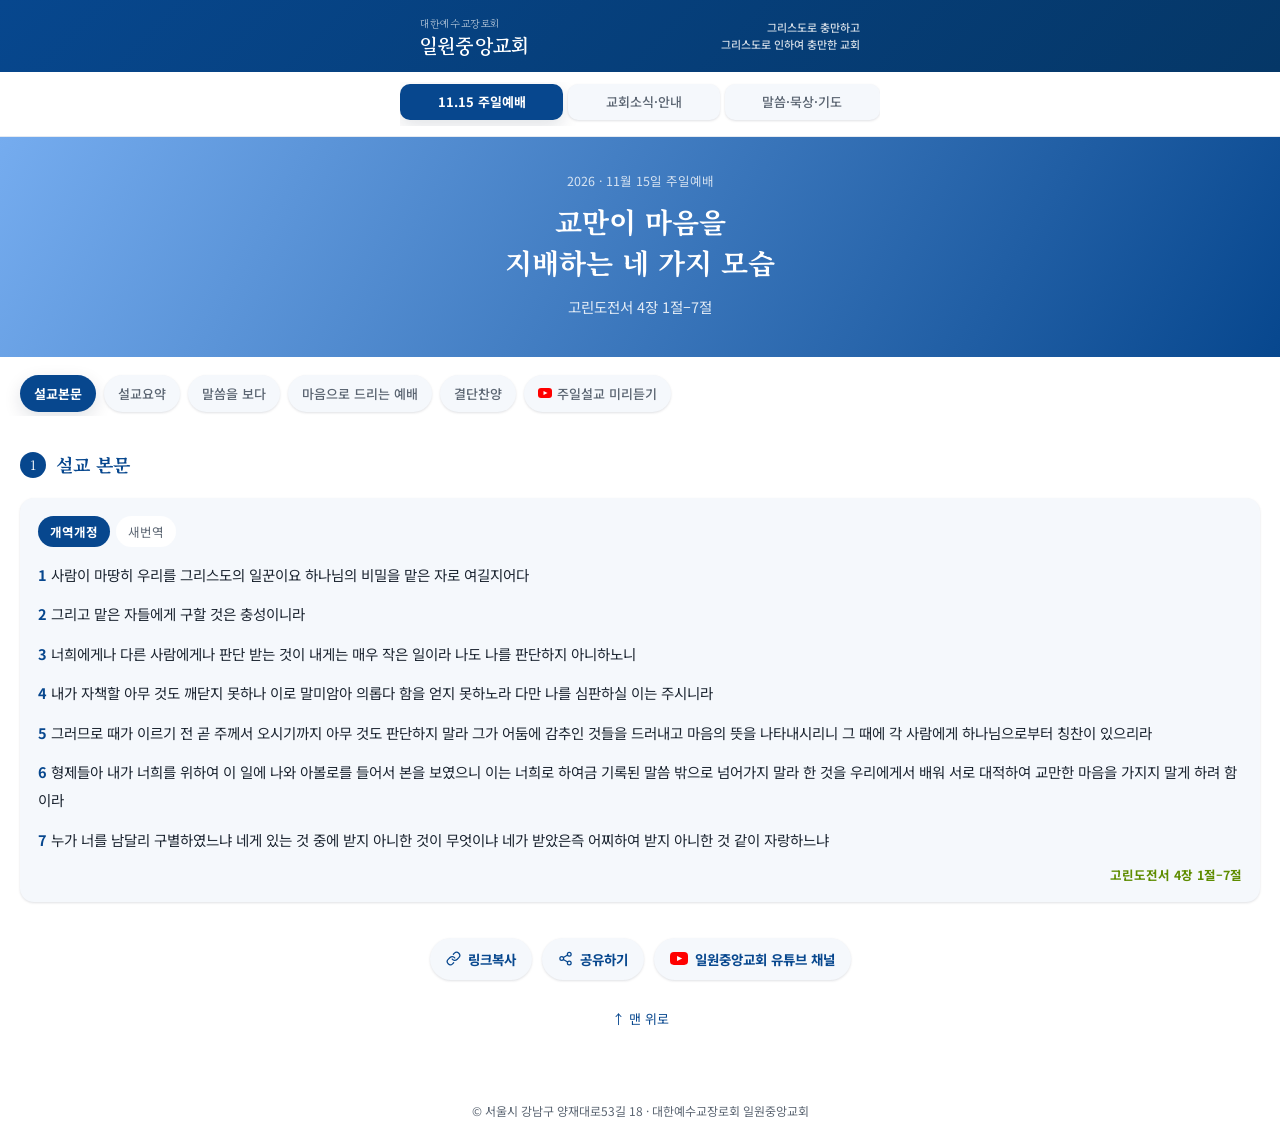
